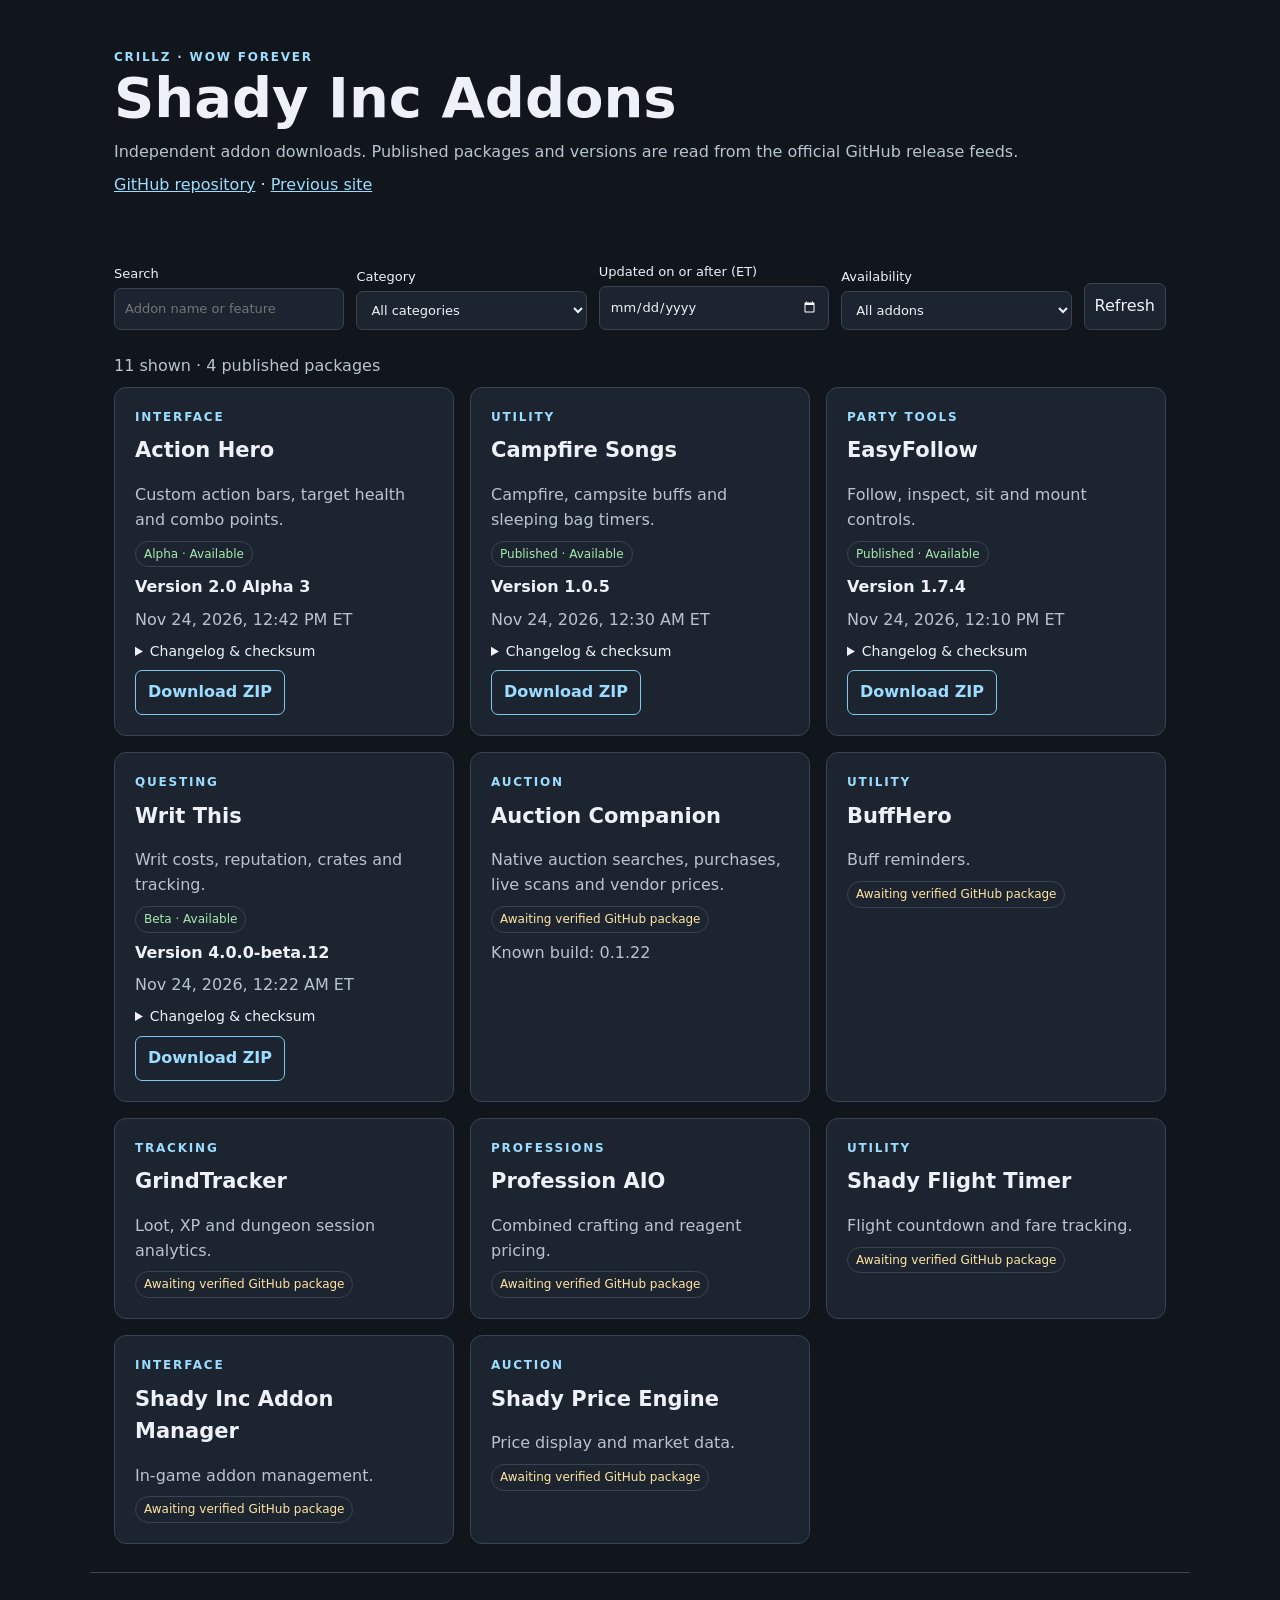
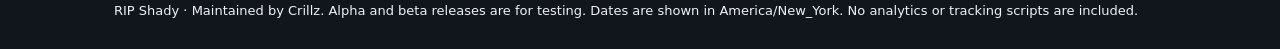
==== index.html @ dcb2a0b6 "Build live addon download website from release manifests" ====
<!doctype html>
<html lang="en"><head><meta charset="utf-8"><meta name="viewport" content="width=device-width,initial-scale=1"><title>Shady Inc | WoW Forever Addons</title><style>
:root{color-scheme:dark;--bg:#11151c;--panel:#1c2430;--border:#384453;--text:#eef2f8;--muted:#b9c3d0;--accent:#9bdcff}*{box-sizing:border-box}body{margin:0;background:var(--bg);color:var(--text);font:16px/1.55 system-ui,sans-serif}main,header,footer{max-width:1100px;margin:auto;padding:28px 24px}header{padding-top:48px}h1{font-size:clamp(32px,6vw,56px);line-height:1.1;margin:0 0 12px}h2{font-size:21px;margin:0 0 8px}p{margin:8px 0}a{color:var(--accent)}.muted{color:var(--muted)}.eyebrow{letter-spacing:.15em;text-transform:uppercase;font-size:12px;font-weight:700;color:var(--accent)}.filters{display:flex;flex-wrap:wrap;gap:12px;margin:0 0 24px;align-items:end}.filters label{display:grid;gap:4px;flex:1;min-width:150px;font-size:13px}input,select,button{font:inherit;color:inherit;background:var(--panel);border:1px solid var(--border);padding:10px;border-radius:7px}.cards{display:grid;grid-template-columns:repeat(auto-fit,minmax(min(100%,310px),1fr));gap:16px}article{background:var(--panel);border:1px solid var(--border);border-radius:12px;padding:20px;display:flex;flex-direction:column;gap:8px}article p{margin:0}.version{font-weight:700}.chip{font-size:12px;border:1px solid var(--border);border-radius:20px;padding:3px 8px;display:inline-block;align-self:flex-start}.ready{color:#a7e9af}.pending{color:#ffe4a3}.download{display:inline-block;border:1px solid #7fc9ef;border-radius:7px;padding:9px 12px;text-decoration:none;font-weight:700;margin-top:auto;align-self:flex-start}.download:hover{background:#31495a}details{font-size:14px;overflow-wrap:anywhere}summary{cursor:pointer}footer{border-top:1px solid var(--border);font-size:13px}button{cursor:pointer}.error{color:#ffc4b9}.row{display:flex;gap:8px;flex-wrap:wrap}a:focus-visible,button:focus-visible,input:focus-visible,select:focus-visible,summary:focus-visible{outline:3px solid #ffe769;outline-offset:3px}
</style></head><body><header><div class="eyebrow">Crillz · WoW Forever</div><h1>Shady Inc Addons</h1><p class="muted">Independent addon downloads. Published packages and versions are read from the official GitHub release feeds.</p><p><a href="https://github.com/ianpgh/ShadyInc-Addons">GitHub repository</a> · <a href="https://shady-inc-addon-downloads.soleatoll3.chatgpt.site/">Previous site</a></p></header><main><div class="filters"><label>Search<input id="search" type="search" placeholder="Addon name or feature"></label><label>Category<select id="category"><option value="">All categories</option></select></label><label>Updated on or after (ET)<input id="since" type="date"></label><label>Availability<select id="availability"><option value="">All addons</option><option value="ready">Available</option><option value="pending">Not available</option></select></label><button id="refresh">Refresh</button></div><p id="status" class="muted" role="status">Loading releases…</p><div class="cards" id="cards"></div><noscript>JavaScript is required to display the live release catalog. Visit the GitHub repository for published files.</noscript></main><footer>RIP Shady · Maintained by Crillz. Alpha and beta releases are for testing. Dates are shown in America/New_York. No analytics or tracking scripts are included.</footer><script>
"use strict";
const $=id=>document.getElementById(id);
const el=(tag,txt,cls)=>{const n=document.createElement(tag);if(txt!==undefined)n.textContent=txt;if(cls)n.className=cls;return n};
const validId=s=>typeof s==="string"&&/^[A-Za-z0-9_-]+$/.test(s);
const validZip=s=>typeof s==="string"&&/^[A-Za-z0-9][A-Za-z0-9_. -]*\.zip$/i.test(s)&&!s.includes("..");
const fetchOptions={cache:"no-store",credentials:"omit",redirect:"error"};
const stamp=()=>"?check="+Date.now();
const dateFmt=new Intl.DateTimeFormat("en-US",{dateStyle:"medium",timeStyle:"short",timeZone:"America/New_York"});
const dayFmt=new Intl.DateTimeFormat("en-CA",{year:"numeric",month:"2-digit",day:"2-digit",timeZone:"America/New_York"});
const validDate=s=>typeof s==="string"&&Number.isFinite(Date.parse(s));
let rows=[],generation=0;
async function getJSON(path){const r=await fetch(path+stamp(),fetchOptions);if(!r.ok)throw Error("HTTP "+r.status);return r.json()}
async function readRelease(a){const base="releases/"+encodeURIComponent(a.id)+"/";try{const m=await getJSON(base+"latest.json");if(m.addon!==a.id||typeof m.version!=="string"||!m.version.trim()||!validZip(m.url)||!(/^[a-f0-9]{64}$/i.test(m.sha256||"")))throw Error("Invalid release manifest");const url=base+encodeURIComponent(m.url);const check=await fetch(url+stamp(),{...fetchOptions,method:"HEAD"});if(!check.ok)throw Error("Package unavailable");const reference=a.reference?.version===m.version?a.reference:null;const date=validDate(m.published_at)?m.published_at:validDate(reference?.date)?reference.date:null;const notes=Array.isArray(m.changelog)?m.changelog.filter(x=>typeof x==="string"):typeof m.changelog==="string"?[m.changelog]:reference?.note?[reference.note]:[];return {...a,ready:true,m,url,date,notes}}catch{return {...a,ready:false,date:null}}}
function render(){const search=$("search").value.trim().toLowerCase(),category=$("category").value,since=$("since").value,availability=$("availability").value;const filtered=rows.filter(a=>(!search||(a.name+" "+a.description).toLowerCase().includes(search))&&(!category||a.category===category)&&(!availability||availability===(a.ready?"ready":"pending"))&&(!since||(a.date&&dayFmt.format(new Date(a.date))>=since))).sort((a,b)=>Number(b.ready)-Number(a.ready)||a.name.localeCompare(b.name));$("cards").replaceChildren();for(const a of filtered){const card=el("article");card.append(el("div",a.category,"eyebrow"),el("h2",a.name),el("p",a.description,"muted"));if(a.ready){const status=/alpha/i.test(a.m.version)?"Alpha":/beta/i.test(a.m.version)?"Beta":"Published";card.append(el("span",status+" · Available","chip ready"),el("p","Version "+a.m.version,"version"),el("p",a.date?dateFmt.format(new Date(a.date))+" ET":"Release date not supplied","muted"));const d=el("details");d.append(el("summary","Changelog & checksum"));if(a.notes.length){for(const note of a.notes)d.append(el("p",note))}else d.append(el("p","Release notes not supplied."));d.append(el("p","SHA-256: "+a.m.sha256));card.append(d);const link=el("a","Download ZIP","download");link.href=a.url;link.setAttribute("download",a.m.url);card.append(link)}else{card.append(el("span","Awaiting verified GitHub package","chip pending"));if(a.reference?.version)card.append(el("p","Known build: "+a.reference.version,"muted"))} $("cards").append(card)}if(!filtered.length)$("cards").append(el("p","No matching addons."));$("status").textContent=filtered.length+" shown · "+rows.filter(x=>x.ready).length+" published packages"}
async function load(){const g=++generation;$("refresh").disabled=true;$("status").textContent="Checking GitHub release feeds…";try{const catalog=await getJSON("catalog.json");if(!Array.isArray(catalog))throw Error("Invalid catalog");const allowed=catalog.filter(a=>validId(a.id)&&typeof a.name==="string"&&typeof a.category==="string"&&typeof a.description==="string");const categories=[...new Set(allowed.map(a=>a.category))].sort();const selected=$("category").value;$("category").replaceChildren(new Option("All categories",""),...categories.map(x=>new Option(x,x)));$("category").value=categories.includes(selected)?selected:"";const next=await Promise.all(allowed.map(readRelease));if(g!==generation)return;rows=next;render()}catch{if(g===generation)$("status").textContent="Could not refresh the catalog. Try Refresh or visit GitHub."}finally{if(g===generation)$("refresh").disabled=false}}
for(const id of ["search","category","since","availability"])$(id).addEventListener("input",render);$("refresh").addEventListener("click",load);load();
</script></body></html>
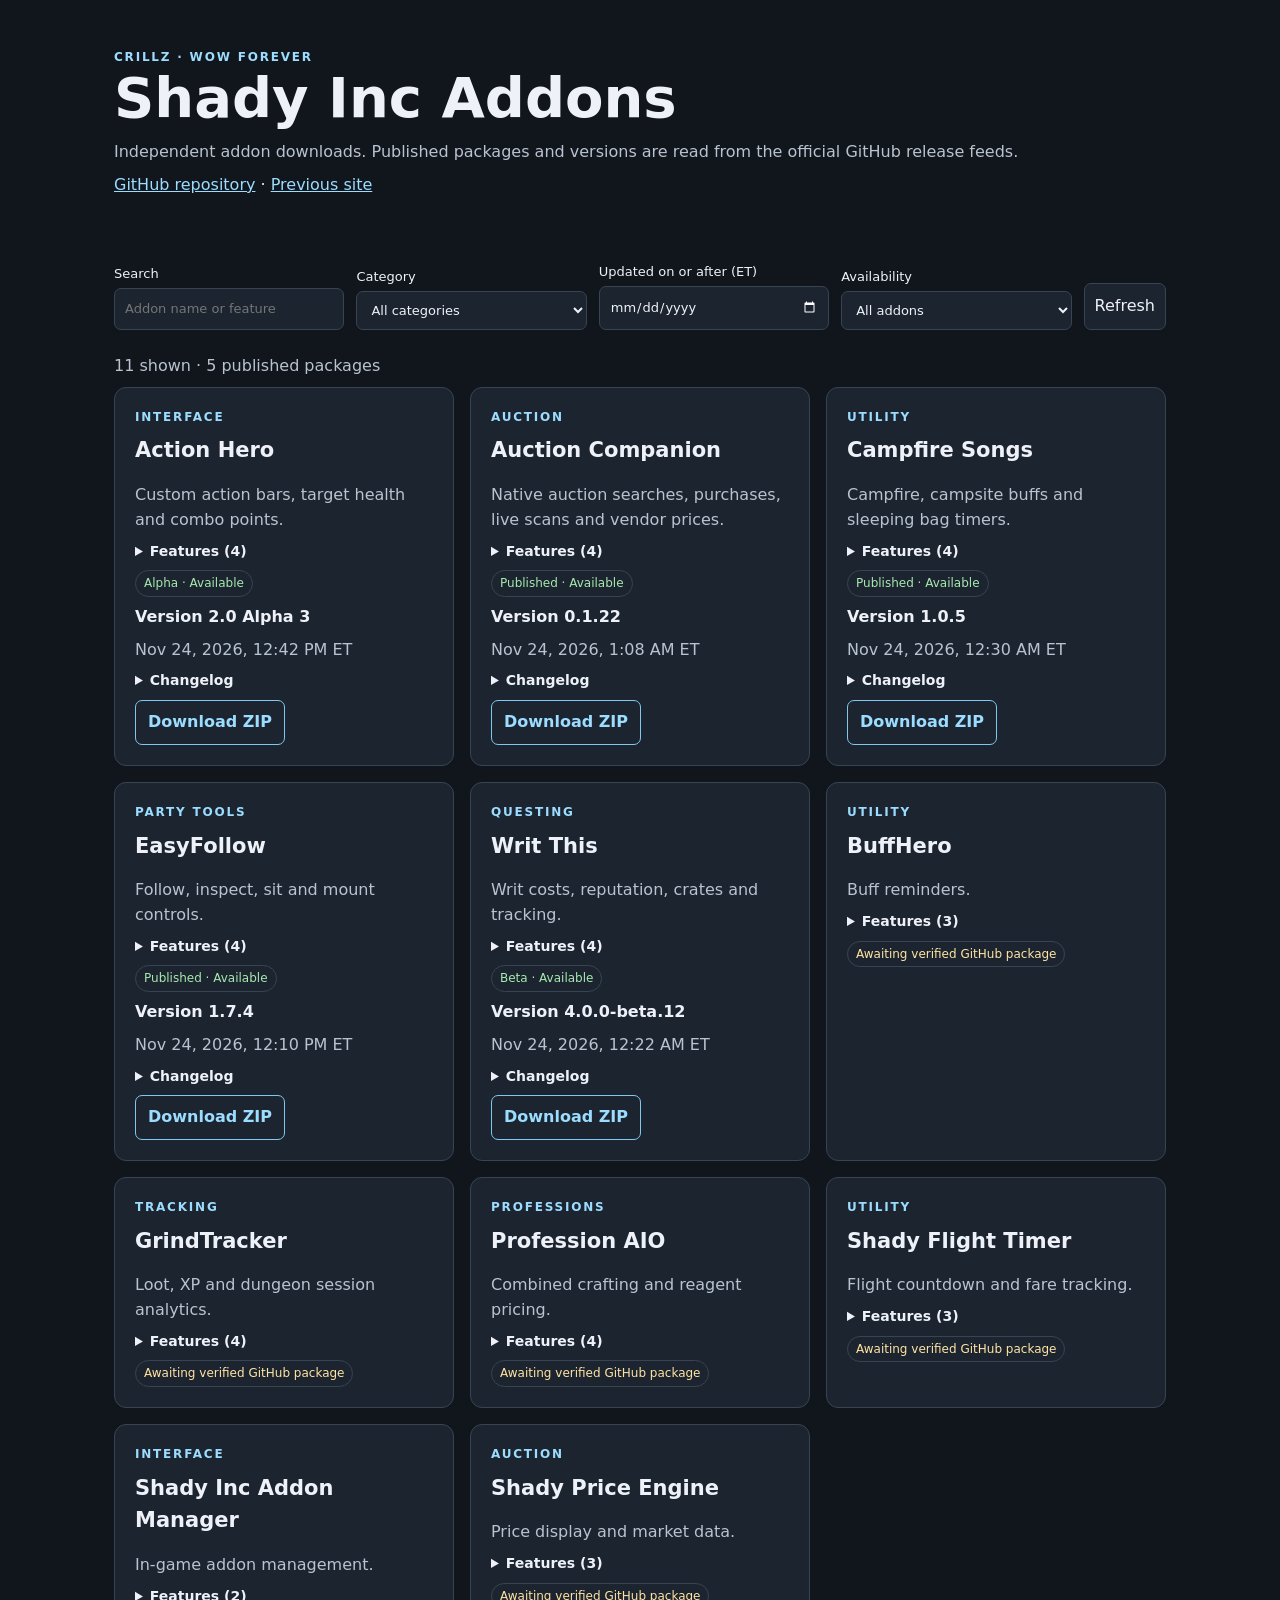
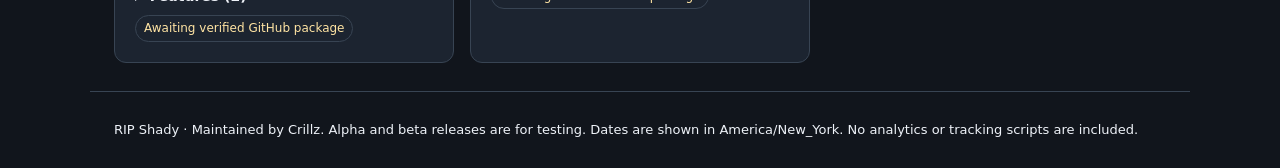
==== commit f6b84023: "Show expandable features and hide checksum from download cards" ====
--- a/index.html
+++ b/index.html
@@ -1,6 +1,6 @@
 <!doctype html>
 <html lang="en"><head><meta charset="utf-8"><meta name="viewport" content="width=device-width,initial-scale=1"><title>Shady Inc | WoW Forever Addons</title><style>
-:root{color-scheme:dark;--bg:#11151c;--panel:#1c2430;--border:#384453;--text:#eef2f8;--muted:#b9c3d0;--accent:#9bdcff}*{box-sizing:border-box}body{margin:0;background:var(--bg);color:var(--text);font:16px/1.55 system-ui,sans-serif}main,header,footer{max-width:1100px;margin:auto;padding:28px 24px}header{padding-top:48px}h1{font-size:clamp(32px,6vw,56px);line-height:1.1;margin:0 0 12px}h2{font-size:21px;margin:0 0 8px}p{margin:8px 0}a{color:var(--accent)}.muted{color:var(--muted)}.eyebrow{letter-spacing:.15em;text-transform:uppercase;font-size:12px;font-weight:700;color:var(--accent)}.filters{display:flex;flex-wrap:wrap;gap:12px;margin:0 0 24px;align-items:end}.filters label{display:grid;gap:4px;flex:1;min-width:150px;font-size:13px}input,select,button{font:inherit;color:inherit;background:var(--panel);border:1px solid var(--border);padding:10px;border-radius:7px}.cards{display:grid;grid-template-columns:repeat(auto-fit,minmax(min(100%,310px),1fr));gap:16px}article{background:var(--panel);border:1px solid var(--border);border-radius:12px;padding:20px;display:flex;flex-direction:column;gap:8px}article p{margin:0}.version{font-weight:700}.chip{font-size:12px;border:1px solid var(--border);border-radius:20px;padding:3px 8px;display:inline-block;align-self:flex-start}.ready{color:#a7e9af}.pending{color:#ffe4a3}.download{display:inline-block;border:1px solid #7fc9ef;border-radius:7px;padding:9px 12px;text-decoration:none;font-weight:700;margin-top:auto;align-self:flex-start}.download:hover{background:#31495a}details{font-size:14px;overflow-wrap:anywhere}summary{cursor:pointer}footer{border-top:1px solid var(--border);font-size:13px}button{cursor:pointer}.error{color:#ffc4b9}.row{display:flex;gap:8px;flex-wrap:wrap}a:focus-visible,button:focus-visible,input:focus-visible,select:focus-visible,summary:focus-visible{outline:3px solid #ffe769;outline-offset:3px}
+:root{color-scheme:dark;--bg:#11151c;--panel:#1c2430;--border:#384453;--text:#eef2f8;--muted:#b9c3d0;--accent:#9bdcff}*{box-sizing:border-box}body{margin:0;background:var(--bg);color:var(--text);font:16px/1.55 system-ui,sans-serif}main,header,footer{max-width:1100px;margin:auto;padding:28px 24px}header{padding-top:48px}h1{font-size:clamp(32px,6vw,56px);line-height:1.1;margin:0 0 12px}h2{font-size:21px;margin:0 0 8px}p{margin:8px 0}a{color:var(--accent)}.muted{color:var(--muted)}.eyebrow{letter-spacing:.15em;text-transform:uppercase;font-size:12px;font-weight:700;color:var(--accent)}.filters{display:flex;flex-wrap:wrap;gap:12px;margin:0 0 24px;align-items:end}.filters label{display:grid;gap:4px;flex:1;min-width:150px;font-size:13px}input,select,button{font:inherit;color:inherit;background:var(--panel);border:1px solid var(--border);padding:10px;border-radius:7px}.cards{display:grid;grid-template-columns:repeat(auto-fit,minmax(min(100%,310px),1fr));gap:16px}article{background:var(--panel);border:1px solid var(--border);border-radius:12px;padding:20px;display:flex;flex-direction:column;gap:8px}article p{margin:0}.version{font-weight:700}.chip{font-size:12px;border:1px solid var(--border);border-radius:20px;padding:3px 8px;display:inline-block;align-self:flex-start}.ready{color:#a7e9af}.pending{color:#ffe4a3}.download{display:inline-block;border:1px solid #7fc9ef;border-radius:7px;padding:9px 12px;text-decoration:none;font-weight:700;margin-top:auto;align-self:flex-start}.download:hover{background:#31495a}details{font-size:14px;overflow-wrap:anywhere}summary{cursor:pointer;font-weight:600}details ul{margin:8px 0;padding-left:20px}details li{margin:4px 0}footer{border-top:1px solid var(--border);font-size:13px}button{cursor:pointer}.error{color:#ffc4b9}.row{display:flex;gap:8px;flex-wrap:wrap}a:focus-visible,button:focus-visible,input:focus-visible,select:focus-visible,summary:focus-visible{outline:3px solid #ffe769;outline-offset:3px}
 </style></head><body><header><div class="eyebrow">Crillz · WoW Forever</div><h1>Shady Inc Addons</h1><p class="muted">Independent addon downloads. Published packages and versions are read from the official GitHub release feeds.</p><p><a href="https://github.com/ianpgh/ShadyInc-Addons">GitHub repository</a> · <a href="https://shady-inc-addon-downloads.soleatoll3.chatgpt.site/">Previous site</a></p></header><main><div class="filters"><label>Search<input id="search" type="search" placeholder="Addon name or feature"></label><label>Category<select id="category"><option value="">All categories</option></select></label><label>Updated on or after (ET)<input id="since" type="date"></label><label>Availability<select id="availability"><option value="">All addons</option><option value="ready">Available</option><option value="pending">Not available</option></select></label><button id="refresh">Refresh</button></div><p id="status" class="muted" role="status">Loading releases…</p><div class="cards" id="cards"></div><noscript>JavaScript is required to display the live release catalog. Visit the GitHub repository for published files.</noscript></main><footer>RIP Shady · Maintained by Crillz. Alpha and beta releases are for testing. Dates are shown in America/New_York. No analytics or tracking scripts are included.</footer><script>
 "use strict";
 const $=id=>document.getElementById(id);
@@ -15,7 +15,7 @@
 let rows=[],generation=0;
 async function getJSON(path){const r=await fetch(path+stamp(),fetchOptions);if(!r.ok)throw Error("HTTP "+r.status);return r.json()}
 async function readRelease(a){const base="releases/"+encodeURIComponent(a.id)+"/";try{const m=await getJSON(base+"latest.json");if(m.addon!==a.id||typeof m.version!=="string"||!m.version.trim()||!validZip(m.url)||!(/^[a-f0-9]{64}$/i.test(m.sha256||"")))throw Error("Invalid release manifest");const url=base+encodeURIComponent(m.url);const check=await fetch(url+stamp(),{...fetchOptions,method:"HEAD"});if(!check.ok)throw Error("Package unavailable");const reference=a.reference?.version===m.version?a.reference:null;const date=validDate(m.published_at)?m.published_at:validDate(reference?.date)?reference.date:null;const notes=Array.isArray(m.changelog)?m.changelog.filter(x=>typeof x==="string"):typeof m.changelog==="string"?[m.changelog]:reference?.note?[reference.note]:[];return {...a,ready:true,m,url,date,notes}}catch{return {...a,ready:false,date:null}}}
-function render(){const search=$("search").value.trim().toLowerCase(),category=$("category").value,since=$("since").value,availability=$("availability").value;const filtered=rows.filter(a=>(!search||(a.name+" "+a.description).toLowerCase().includes(search))&&(!category||a.category===category)&&(!availability||availability===(a.ready?"ready":"pending"))&&(!since||(a.date&&dayFmt.format(new Date(a.date))>=since))).sort((a,b)=>Number(b.ready)-Number(a.ready)||a.name.localeCompare(b.name));$("cards").replaceChildren();for(const a of filtered){const card=el("article");card.append(el("div",a.category,"eyebrow"),el("h2",a.name),el("p",a.description,"muted"));if(a.ready){const status=/alpha/i.test(a.m.version)?"Alpha":/beta/i.test(a.m.version)?"Beta":"Published";card.append(el("span",status+" · Available","chip ready"),el("p","Version "+a.m.version,"version"),el("p",a.date?dateFmt.format(new Date(a.date))+" ET":"Release date not supplied","muted"));const d=el("details");d.append(el("summary","Changelog & checksum"));if(a.notes.length){for(const note of a.notes)d.append(el("p",note))}else d.append(el("p","Release notes not supplied."));d.append(el("p","SHA-256: "+a.m.sha256));card.append(d);const link=el("a","Download ZIP","download");link.href=a.url;link.setAttribute("download",a.m.url);card.append(link)}else{card.append(el("span","Awaiting verified GitHub package","chip pending"));if(a.reference?.version)card.append(el("p","Known build: "+a.reference.version,"muted"))} $("cards").append(card)}if(!filtered.length)$("cards").append(el("p","No matching addons."));$("status").textContent=filtered.length+" shown · "+rows.filter(x=>x.ready).length+" published packages"}
+function render(){const search=$("search").value.trim().toLowerCase(),category=$("category").value,since=$("since").value,availability=$("availability").value;const filtered=rows.filter(a=>(!search||(a.name+" "+a.description+" "+(Array.isArray(a.features)?a.features.join(" "):"")).toLowerCase().includes(search))&&(!category||a.category===category)&&(!availability||availability===(a.ready?"ready":"pending"))&&(!since||(a.date&&dayFmt.format(new Date(a.date))>=since))).sort((a,b)=>Number(b.ready)-Number(a.ready)||a.name.localeCompare(b.name));$("cards").replaceChildren();for(const a of filtered){const card=el("article");card.append(el("div",a.category,"eyebrow"),el("h2",a.name),el("p",a.description,"muted"));const featureList=Array.isArray(a.features)?a.features.filter(x=>typeof x==="string"&&x.trim()):[];if(featureList.length){const fd=el("details");fd.append(el("summary","Features ("+featureList.length+")"));const ul=el("ul");for(const feature of featureList)ul.append(el("li",feature));fd.append(ul);card.append(fd)}if(a.ready){const status=/alpha/i.test(a.m.version)?"Alpha":/beta/i.test(a.m.version)?"Beta":"Published";card.append(el("span",status+" · Available","chip ready"),el("p","Version "+a.m.version,"version"),el("p",a.date?dateFmt.format(new Date(a.date))+" ET":"Release date not supplied","muted"));const d=el("details");d.append(el("summary","Changelog"));if(a.notes.length){for(const note of a.notes)d.append(el("p",note))}else d.append(el("p","Release notes not supplied."));card.append(d);const link=el("a","Download ZIP","download");link.href=a.url;link.setAttribute("download",a.m.url);card.append(link)}else{card.append(el("span","Awaiting verified GitHub package","chip pending"));if(a.reference?.version)card.append(el("p","Known build: "+a.reference.version,"muted"))} $("cards").append(card)}if(!filtered.length)$("cards").append(el("p","No matching addons."));$("status").textContent=filtered.length+" shown · "+rows.filter(x=>x.ready).length+" published packages"}
 async function load(){const g=++generation;$("refresh").disabled=true;$("status").textContent="Checking GitHub release feeds…";try{const catalog=await getJSON("catalog.json");if(!Array.isArray(catalog))throw Error("Invalid catalog");const allowed=catalog.filter(a=>validId(a.id)&&typeof a.name==="string"&&typeof a.category==="string"&&typeof a.description==="string");const categories=[...new Set(allowed.map(a=>a.category))].sort();const selected=$("category").value;$("category").replaceChildren(new Option("All categories",""),...categories.map(x=>new Option(x,x)));$("category").value=categories.includes(selected)?selected:"";const next=await Promise.all(allowed.map(readRelease));if(g!==generation)return;rows=next;render()}catch{if(g===generation)$("status").textContent="Could not refresh the catalog. Try Refresh or visit GitHub."}finally{if(g===generation)$("refresh").disabled=false}}
 for(const id of ["search","category","since","availability"])$(id).addEventListener("input",render);$("refresh").addEventListener("click",load);load();
 </script></body></html>
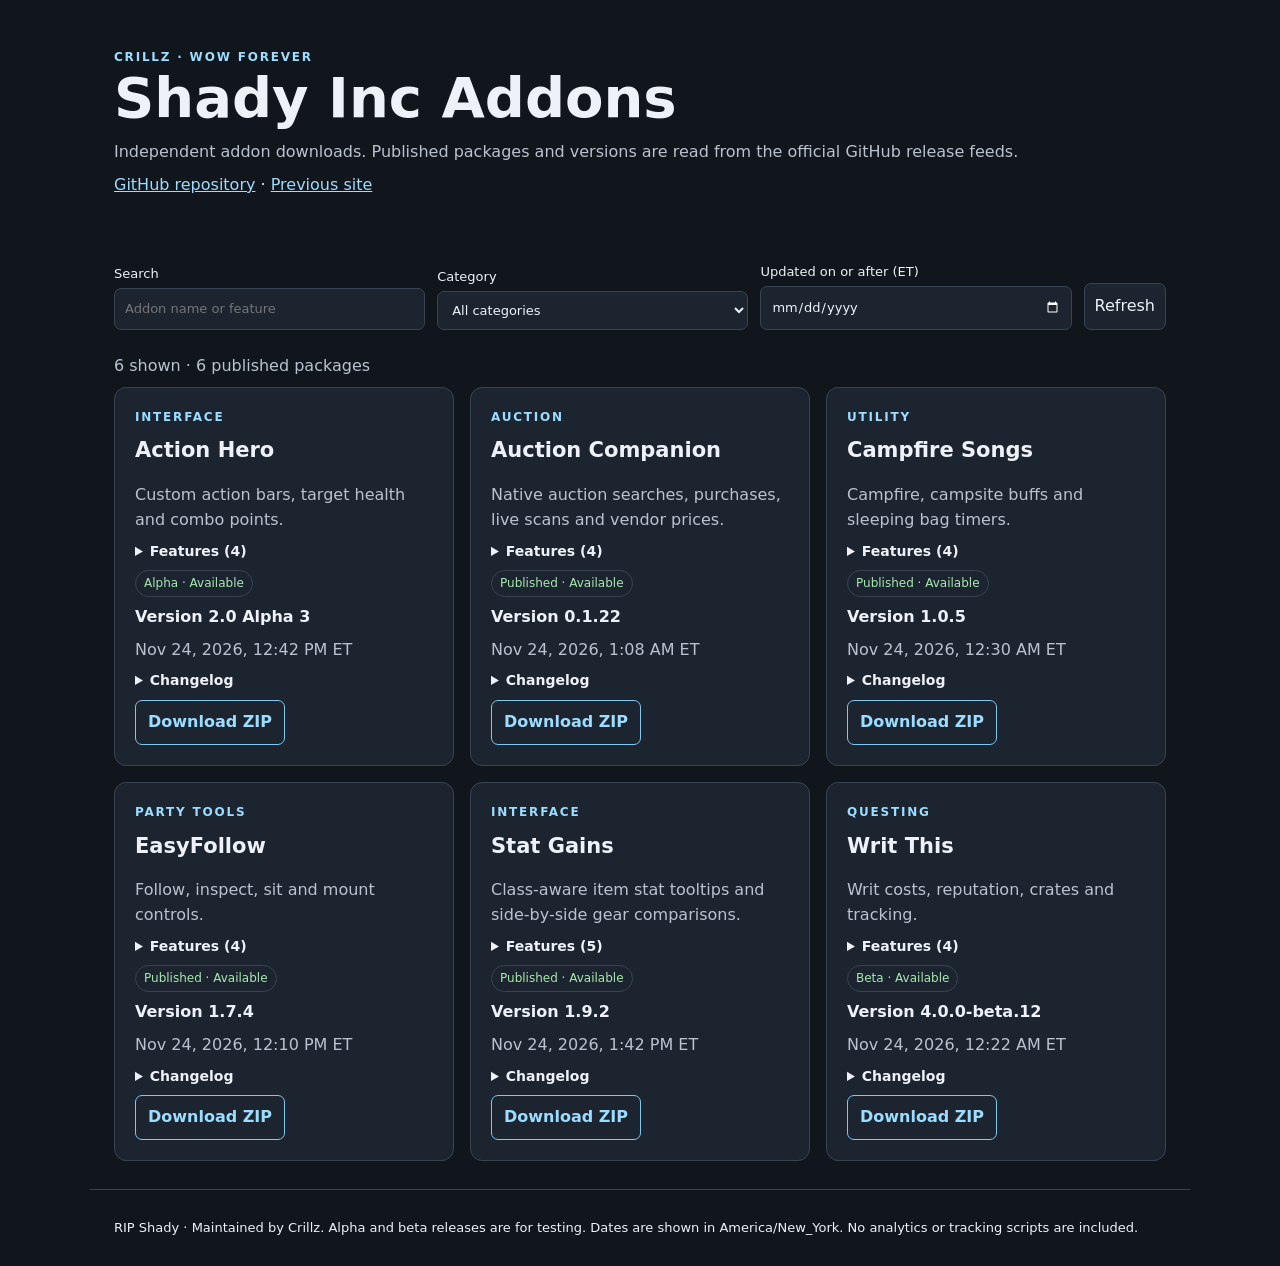
==== commit f0130f4e: "Hide addons without verified downloadable ZIP packages" ====
--- a/index.html
+++ b/index.html
@@ -1,7 +1,7 @@
 <!doctype html>
 <html lang="en"><head><meta charset="utf-8"><meta name="viewport" content="width=device-width,initial-scale=1"><title>Shady Inc | WoW Forever Addons</title><style>
 :root{color-scheme:dark;--bg:#11151c;--panel:#1c2430;--border:#384453;--text:#eef2f8;--muted:#b9c3d0;--accent:#9bdcff}*{box-sizing:border-box}body{margin:0;background:var(--bg);color:var(--text);font:16px/1.55 system-ui,sans-serif}main,header,footer{max-width:1100px;margin:auto;padding:28px 24px}header{padding-top:48px}h1{font-size:clamp(32px,6vw,56px);line-height:1.1;margin:0 0 12px}h2{font-size:21px;margin:0 0 8px}p{margin:8px 0}a{color:var(--accent)}.muted{color:var(--muted)}.eyebrow{letter-spacing:.15em;text-transform:uppercase;font-size:12px;font-weight:700;color:var(--accent)}.filters{display:flex;flex-wrap:wrap;gap:12px;margin:0 0 24px;align-items:end}.filters label{display:grid;gap:4px;flex:1;min-width:150px;font-size:13px}input,select,button{font:inherit;color:inherit;background:var(--panel);border:1px solid var(--border);padding:10px;border-radius:7px}.cards{display:grid;grid-template-columns:repeat(auto-fit,minmax(min(100%,310px),1fr));gap:16px}article{background:var(--panel);border:1px solid var(--border);border-radius:12px;padding:20px;display:flex;flex-direction:column;gap:8px}article p{margin:0}.version{font-weight:700}.chip{font-size:12px;border:1px solid var(--border);border-radius:20px;padding:3px 8px;display:inline-block;align-self:flex-start}.ready{color:#a7e9af}.pending{color:#ffe4a3}.download{display:inline-block;border:1px solid #7fc9ef;border-radius:7px;padding:9px 12px;text-decoration:none;font-weight:700;margin-top:auto;align-self:flex-start}.download:hover{background:#31495a}details{font-size:14px;overflow-wrap:anywhere}summary{cursor:pointer;font-weight:600}details ul{margin:8px 0;padding-left:20px}details li{margin:4px 0}footer{border-top:1px solid var(--border);font-size:13px}button{cursor:pointer}.error{color:#ffc4b9}.row{display:flex;gap:8px;flex-wrap:wrap}a:focus-visible,button:focus-visible,input:focus-visible,select:focus-visible,summary:focus-visible{outline:3px solid #ffe769;outline-offset:3px}
-</style></head><body><header><div class="eyebrow">Crillz · WoW Forever</div><h1>Shady Inc Addons</h1><p class="muted">Independent addon downloads. Published packages and versions are read from the official GitHub release feeds.</p><p><a href="https://github.com/ianpgh/ShadyInc-Addons">GitHub repository</a> · <a href="https://shady-inc-addon-downloads.soleatoll3.chatgpt.site/">Previous site</a></p></header><main><div class="filters"><label>Search<input id="search" type="search" placeholder="Addon name or feature"></label><label>Category<select id="category"><option value="">All categories</option></select></label><label>Updated on or after (ET)<input id="since" type="date"></label><label>Availability<select id="availability"><option value="">All addons</option><option value="ready">Available</option><option value="pending">Not available</option></select></label><button id="refresh">Refresh</button></div><p id="status" class="muted" role="status">Loading releases…</p><div class="cards" id="cards"></div><noscript>JavaScript is required to display the live release catalog. Visit the GitHub repository for published files.</noscript></main><footer>RIP Shady · Maintained by Crillz. Alpha and beta releases are for testing. Dates are shown in America/New_York. No analytics or tracking scripts are included.</footer><script>
+</style></head><body><header><div class="eyebrow">Crillz · WoW Forever</div><h1>Shady Inc Addons</h1><p class="muted">Independent addon downloads. Published packages and versions are read from the official GitHub release feeds.</p><p><a href="https://github.com/ianpgh/ShadyInc-Addons">GitHub repository</a> · <a href="https://shady-inc-addon-downloads.soleatoll3.chatgpt.site/">Previous site</a></p></header><main><div class="filters"><label>Search<input id="search" type="search" placeholder="Addon name or feature"></label><label>Category<select id="category"><option value="">All categories</option></select></label><label>Updated on or after (ET)<input id="since" type="date"></label><button id="refresh">Refresh</button></div><p id="status" class="muted" role="status">Loading releases…</p><div class="cards" id="cards"></div><noscript>JavaScript is required to display the live release catalog. Visit the GitHub repository for published files.</noscript></main><footer>RIP Shady · Maintained by Crillz. Alpha and beta releases are for testing. Dates are shown in America/New_York. No analytics or tracking scripts are included.</footer><script>
 "use strict";
 const $=id=>document.getElementById(id);
 const el=(tag,txt,cls)=>{const n=document.createElement(tag);if(txt!==undefined)n.textContent=txt;if(cls)n.className=cls;return n};
@@ -15,7 +15,7 @@
 let rows=[],generation=0;
 async function getJSON(path){const r=await fetch(path+stamp(),fetchOptions);if(!r.ok)throw Error("HTTP "+r.status);return r.json()}
 async function readRelease(a){const base="releases/"+encodeURIComponent(a.id)+"/";try{const m=await getJSON(base+"latest.json");if(m.addon!==a.id||typeof m.version!=="string"||!m.version.trim()||!validZip(m.url)||!(/^[a-f0-9]{64}$/i.test(m.sha256||"")))throw Error("Invalid release manifest");const url=base+encodeURIComponent(m.url);const check=await fetch(url+stamp(),{...fetchOptions,method:"HEAD"});if(!check.ok)throw Error("Package unavailable");const reference=a.reference?.version===m.version?a.reference:null;const date=validDate(m.published_at)?m.published_at:validDate(reference?.date)?reference.date:null;const notes=Array.isArray(m.changelog)?m.changelog.filter(x=>typeof x==="string"):typeof m.changelog==="string"?[m.changelog]:reference?.note?[reference.note]:[];return {...a,ready:true,m,url,date,notes}}catch{return {...a,ready:false,date:null}}}
-function render(){const search=$("search").value.trim().toLowerCase(),category=$("category").value,since=$("since").value,availability=$("availability").value;const filtered=rows.filter(a=>(!search||(a.name+" "+a.description+" "+(Array.isArray(a.features)?a.features.join(" "):"")).toLowerCase().includes(search))&&(!category||a.category===category)&&(!availability||availability===(a.ready?"ready":"pending"))&&(!since||(a.date&&dayFmt.format(new Date(a.date))>=since))).sort((a,b)=>Number(b.ready)-Number(a.ready)||a.name.localeCompare(b.name));$("cards").replaceChildren();for(const a of filtered){const card=el("article");card.append(el("div",a.category,"eyebrow"),el("h2",a.name),el("p",a.description,"muted"));const featureList=Array.isArray(a.features)?a.features.filter(x=>typeof x==="string"&&x.trim()):[];if(featureList.length){const fd=el("details");fd.append(el("summary","Features ("+featureList.length+")"));const ul=el("ul");for(const feature of featureList)ul.append(el("li",feature));fd.append(ul);card.append(fd)}if(a.ready){const status=/alpha/i.test(a.m.version)?"Alpha":/beta/i.test(a.m.version)?"Beta":"Published";card.append(el("span",status+" · Available","chip ready"),el("p","Version "+a.m.version,"version"),el("p",a.date?dateFmt.format(new Date(a.date))+" ET":"Release date not supplied","muted"));const d=el("details");d.append(el("summary","Changelog"));if(a.notes.length){for(const note of a.notes)d.append(el("p",note))}else d.append(el("p","Release notes not supplied."));card.append(d);const link=el("a","Download ZIP","download");link.href=a.url;link.setAttribute("download",a.m.url);card.append(link)}else{card.append(el("span","Awaiting verified GitHub package","chip pending"));if(a.reference?.version)card.append(el("p","Known build: "+a.reference.version,"muted"))} $("cards").append(card)}if(!filtered.length)$("cards").append(el("p","No matching addons."));$("status").textContent=filtered.length+" shown · "+rows.filter(x=>x.ready).length+" published packages"}
-async function load(){const g=++generation;$("refresh").disabled=true;$("status").textContent="Checking GitHub release feeds…";try{const catalog=await getJSON("catalog.json");if(!Array.isArray(catalog))throw Error("Invalid catalog");const allowed=catalog.filter(a=>validId(a.id)&&typeof a.name==="string"&&typeof a.category==="string"&&typeof a.description==="string");const categories=[...new Set(allowed.map(a=>a.category))].sort();const selected=$("category").value;$("category").replaceChildren(new Option("All categories",""),...categories.map(x=>new Option(x,x)));$("category").value=categories.includes(selected)?selected:"";const next=await Promise.all(allowed.map(readRelease));if(g!==generation)return;rows=next;render()}catch{if(g===generation)$("status").textContent="Could not refresh the catalog. Try Refresh or visit GitHub."}finally{if(g===generation)$("refresh").disabled=false}}
-for(const id of ["search","category","since","availability"])$(id).addEventListener("input",render);$("refresh").addEventListener("click",load);load();
+function render(){const search=$("search").value.trim().toLowerCase(),category=$("category").value,since=$("since").value;const filtered=rows.filter(a=>a.ready&&(!search||(a.name+" "+a.description+" "+(Array.isArray(a.features)?a.features.join(" "):"")).toLowerCase().includes(search))&&(!category||a.category===category)&&(!since||(a.date&&dayFmt.format(new Date(a.date))>=since))).sort((a,b)=>Number(b.ready)-Number(a.ready)||a.name.localeCompare(b.name));$("cards").replaceChildren();for(const a of filtered){const card=el("article");card.append(el("div",a.category,"eyebrow"),el("h2",a.name),el("p",a.description,"muted"));const featureList=Array.isArray(a.features)?a.features.filter(x=>typeof x==="string"&&x.trim()):[];if(featureList.length){const fd=el("details");fd.append(el("summary","Features ("+featureList.length+")"));const ul=el("ul");for(const feature of featureList)ul.append(el("li",feature));fd.append(ul);card.append(fd)}if(a.ready){const status=/alpha/i.test(a.m.version)?"Alpha":/beta/i.test(a.m.version)?"Beta":"Published";card.append(el("span",status+" · Available","chip ready"),el("p","Version "+a.m.version,"version"),el("p",a.date?dateFmt.format(new Date(a.date))+" ET":"Release date not supplied","muted"));const d=el("details");d.append(el("summary","Changelog"));if(a.notes.length){for(const note of a.notes)d.append(el("p",note))}else d.append(el("p","Release notes not supplied."));card.append(d);const link=el("a","Download ZIP","download");link.href=a.url;link.setAttribute("download",a.m.url);card.append(link)}else{card.append(el("span","Awaiting verified GitHub package","chip pending"));if(a.reference?.version)card.append(el("p","Known build: "+a.reference.version,"muted"))} $("cards").append(card)}if(!filtered.length)$("cards").append(el("p","No matching addons."));$("status").textContent=filtered.length+" shown · "+rows.filter(x=>x.ready).length+" published packages"}
+async function load(){const g=++generation;$("refresh").disabled=true;$("status").textContent="Checking GitHub release feeds…";try{const catalog=await getJSON("catalog.json");if(!Array.isArray(catalog))throw Error("Invalid catalog");const allowed=catalog.filter(a=>validId(a.id)&&typeof a.name==="string"&&typeof a.category==="string"&&typeof a.description==="string");const next=await Promise.all(allowed.map(readRelease));if(g!==generation)return;const categories=[...new Set(next.filter(a=>a.ready).map(a=>a.category))].sort();const selected=$("category").value;$("category").replaceChildren(new Option("All categories",""),...categories.map(x=>new Option(x,x)));$("category").value=categories.includes(selected)?selected:"";rows=next.filter(a=>a.ready);render()}catch{if(g===generation)$("status").textContent="Could not refresh the catalog. Try Refresh or visit GitHub."}finally{if(g===generation)$("refresh").disabled=false}}
+for(const id of ["search","category","since"])$(id).addEventListener("input",render);$("refresh").addEventListener("click",load);load();
 </script></body></html>
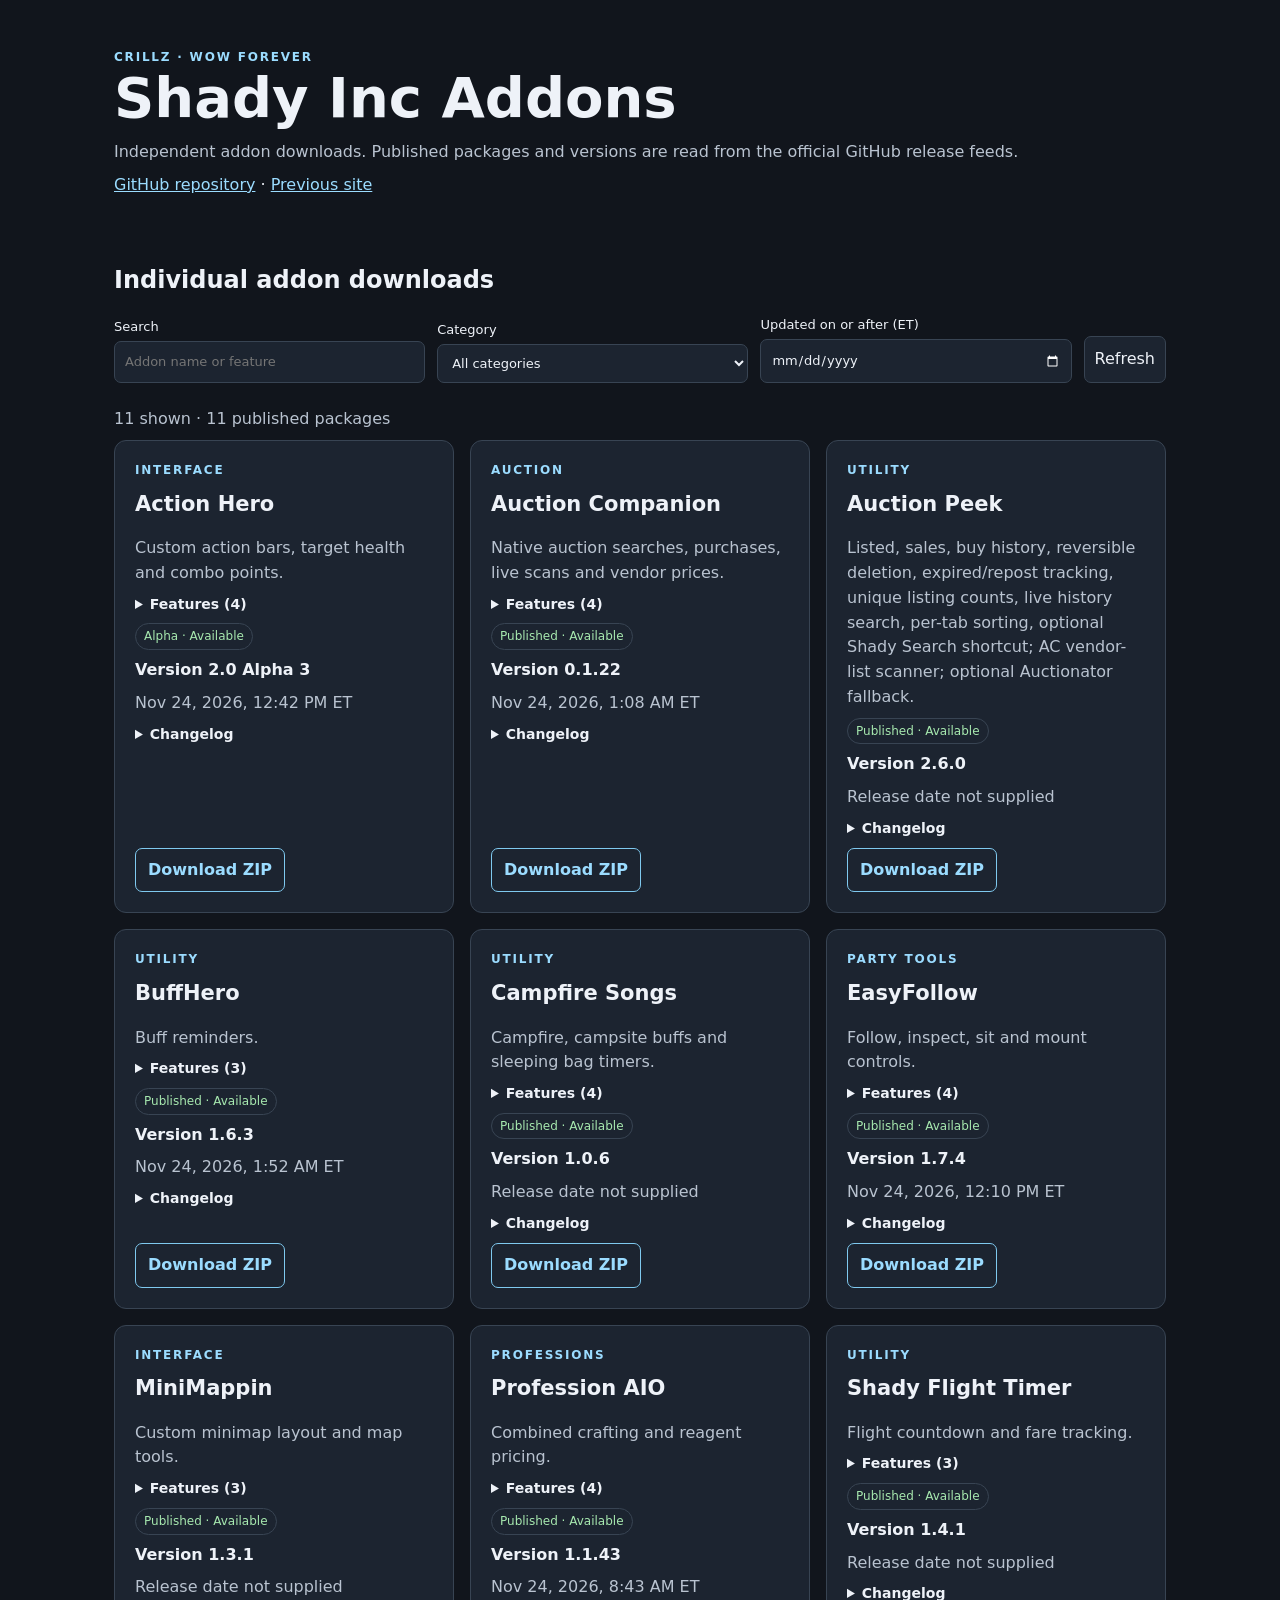
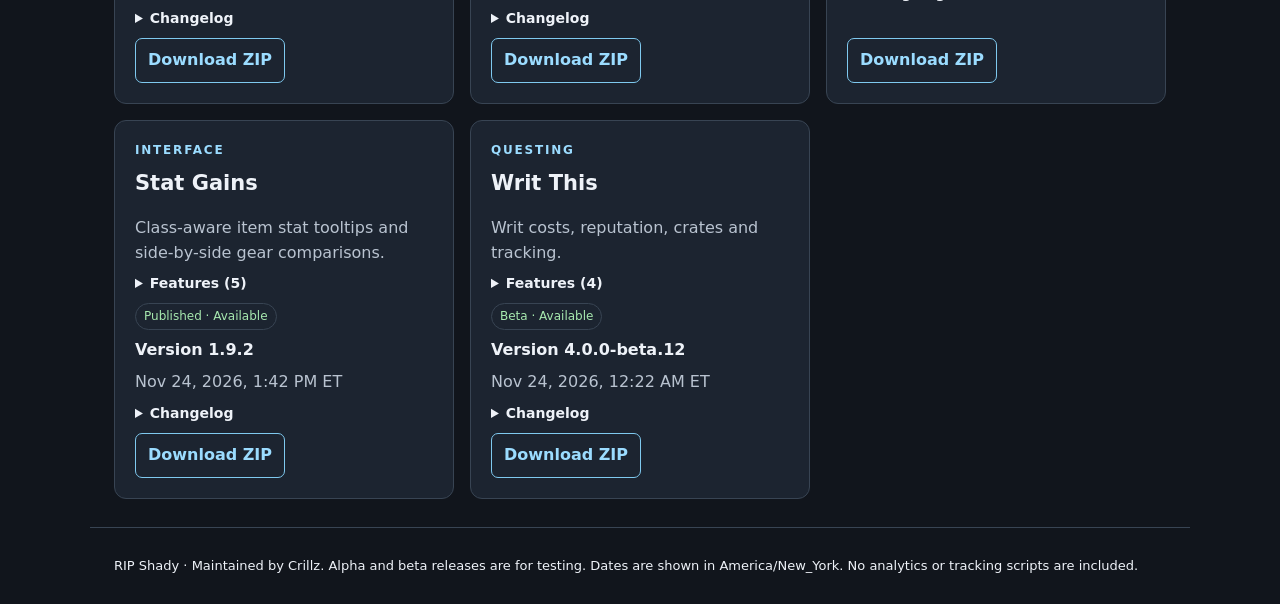
==== commit 4476344a: "Feature Windows Desktop Addon Manager above individual addon downloads" ====
--- a/index.html
+++ b/index.html
@@ -1,7 +1,8 @@
 <!doctype html>
 <html lang="en"><head><meta charset="utf-8"><meta name="viewport" content="width=device-width,initial-scale=1"><title>Shady Inc | WoW Forever Addons</title><style>
 :root{color-scheme:dark;--bg:#11151c;--panel:#1c2430;--border:#384453;--text:#eef2f8;--muted:#b9c3d0;--accent:#9bdcff}*{box-sizing:border-box}body{margin:0;background:var(--bg);color:var(--text);font:16px/1.55 system-ui,sans-serif}main,header,footer{max-width:1100px;margin:auto;padding:28px 24px}header{padding-top:48px}h1{font-size:clamp(32px,6vw,56px);line-height:1.1;margin:0 0 12px}h2{font-size:21px;margin:0 0 8px}p{margin:8px 0}a{color:var(--accent)}.muted{color:var(--muted)}.eyebrow{letter-spacing:.15em;text-transform:uppercase;font-size:12px;font-weight:700;color:var(--accent)}.filters{display:flex;flex-wrap:wrap;gap:12px;margin:0 0 24px;align-items:end}.filters label{display:grid;gap:4px;flex:1;min-width:150px;font-size:13px}input,select,button{font:inherit;color:inherit;background:var(--panel);border:1px solid var(--border);padding:10px;border-radius:7px}.cards{display:grid;grid-template-columns:repeat(auto-fit,minmax(min(100%,310px),1fr));gap:16px}article{background:var(--panel);border:1px solid var(--border);border-radius:12px;padding:20px;display:flex;flex-direction:column;gap:8px}article p{margin:0}.version{font-weight:700}.chip{font-size:12px;border:1px solid var(--border);border-radius:20px;padding:3px 8px;display:inline-block;align-self:flex-start}.ready{color:#a7e9af}.pending{color:#ffe4a3}.download{display:inline-block;border:1px solid #7fc9ef;border-radius:7px;padding:9px 12px;text-decoration:none;font-weight:700;margin-top:auto;align-self:flex-start}.download:hover{background:#31495a}details{font-size:14px;overflow-wrap:anywhere}summary{cursor:pointer;font-weight:600}details ul{margin:8px 0;padding-left:20px}details li{margin:4px 0}footer{border-top:1px solid var(--border);font-size:13px}button{cursor:pointer}.error{color:#ffc4b9}.row{display:flex;gap:8px;flex-wrap:wrap}a:focus-visible,button:focus-visible,input:focus-visible,select:focus-visible,summary:focus-visible{outline:3px solid #ffe769;outline-offset:3px}
-</style></head><body><header><div class="eyebrow">Crillz · WoW Forever</div><h1>Shady Inc Addons</h1><p class="muted">Independent addon downloads. Published packages and versions are read from the official GitHub release feeds.</p><p><a href="https://github.com/ianpgh/ShadyInc-Addons">GitHub repository</a> · <a href="https://shady-inc-addon-downloads.soleatoll3.chatgpt.site/">Previous site</a></p></header><main><div class="filters"><label>Search<input id="search" type="search" placeholder="Addon name or feature"></label><label>Category<select id="category"><option value="">All categories</option></select></label><label>Updated on or after (ET)<input id="since" type="date"></label><button id="refresh">Refresh</button></div><p id="status" class="muted" role="status">Loading releases…</p><div class="cards" id="cards"></div><noscript>JavaScript is required to display the live release catalog. Visit the GitHub repository for published files.</noscript></main><footer>RIP Shady · Maintained by Crillz. Alpha and beta releases are for testing. Dates are shown in America/New_York. No analytics or tracking scripts are included.</footer><script>
+.manager{margin:0 0 32px;padding:24px;border:1px solid #7fc9ef;border-radius:12px;background:linear-gradient(120deg,#1d3040,#1c2430)}.manager[hidden]{display:none}.manager h2{font-size:clamp(24px,4vw,32px);margin:4px 0 8px}.manager .download{background:#253f52;margin-top:12px}.manager .download:hover{background:#31495a}.manager ul{padding-left:20px;margin:12px 0}.section-heading{margin:0 0 16px;font-size:24px}
+</style></head><body><header><div class="eyebrow">Crillz · WoW Forever</div><h1>Shady Inc Addons</h1><p class="muted">Independent addon downloads. Published packages and versions are read from the official GitHub release feeds.</p><p><a href="https://github.com/ianpgh/ShadyInc-Addons">GitHub repository</a> · <a href="https://shady-inc-addon-downloads.soleatoll3.chatgpt.site/">Previous site</a></p></header><main><section id="desktop-manager" class="manager" hidden aria-labelledby="manager-title"><div class="eyebrow">Windows desktop application · Preview</div><h2 id="manager-title">Shady Desktop Addon Manager</h2><p>Install and update Shady addons from one desktop application instead of downloading each addon manually.</p><ul><li>Browse the current Shady addon catalog.</li><li>Install and update supported addons in one place.</li><li>See available updates and reload the game after live installation.</li></ul><p id="manager-version" class="version"></p><a id="manager-download" class="download">Download for Windows (64-bit)</a><p class="muted">Preview build. Not yet code-signed; Windows may display a security warning.</p></section><h2 class="section-heading">Individual addon downloads</h2><div class="filters"><label>Search<input id="search" type="search" placeholder="Addon name or feature"></label><label>Category<select id="category"><option value="">All categories</option></select></label><label>Updated on or after (ET)<input id="since" type="date"></label><button id="refresh">Refresh</button></div><p id="status" class="muted" role="status">Loading releases…</p><div class="cards" id="cards"></div><noscript>JavaScript is required to display the live release catalog. Visit the GitHub repository for published files.</noscript></main><footer>RIP Shady · Maintained by Crillz. Alpha and beta releases are for testing. Dates are shown in America/New_York. No analytics or tracking scripts are included.</footer><script>
 "use strict";
 const $=id=>document.getElementById(id);
 const el=(tag,txt,cls)=>{const n=document.createElement(tag);if(txt!==undefined)n.textContent=txt;if(cls)n.className=cls;return n};
@@ -14,8 +15,9 @@
 const validDate=s=>typeof s==="string"&&Number.isFinite(Date.parse(s));
 let rows=[],generation=0;
 async function getJSON(path){const r=await fetch(path+stamp(),fetchOptions);if(!r.ok)throw Error("HTTP "+r.status);return r.json()}
+async function loadManager(g){const panel=$("desktop-manager");const base="releases/ShadyDesktopManager/";try{const m=await getJSON(base+"latest.json");if(m.manager!=="ShadyDesktopManager"||typeof m.version!=="string"||!m.version.trim()||typeof m.url!=="string"||!/^[A-Za-z0-9][A-Za-z0-9_.-]*\.exe$/i.test(m.url)||m.url.includes("..")||!(/^[a-f0-9]{64}$/i.test(m.sha256||"")))throw Error("Invalid manager manifest");const url=base+encodeURIComponent(m.url);const check=await fetch(url+stamp(),{...fetchOptions,method:"HEAD"});if(!check.ok)throw Error("Manager package unavailable");if(g!==generation)return;$("manager-version").textContent="Version "+m.version;const link=$("manager-download");link.href=url;link.setAttribute("download",m.url);panel.hidden=false}catch{if(g===generation){panel.hidden=true;$("manager-download").removeAttribute("href")}}}
 async function readRelease(a){const base="releases/"+encodeURIComponent(a.id)+"/";try{const m=await getJSON(base+"latest.json");if(m.addon!==a.id||typeof m.version!=="string"||!m.version.trim()||!validZip(m.url)||!(/^[a-f0-9]{64}$/i.test(m.sha256||"")))throw Error("Invalid release manifest");const url=base+encodeURIComponent(m.url);const check=await fetch(url+stamp(),{...fetchOptions,method:"HEAD"});if(!check.ok)throw Error("Package unavailable");const reference=a.reference?.version===m.version?a.reference:null;const date=validDate(m.published_at)?m.published_at:validDate(reference?.date)?reference.date:null;const notes=Array.isArray(m.changelog)?m.changelog.filter(x=>typeof x==="string"):typeof m.changelog==="string"?[m.changelog]:reference?.note?[reference.note]:[];return {...a,ready:true,m,url,date,notes}}catch{return {...a,ready:false,date:null}}}
 function render(){const search=$("search").value.trim().toLowerCase(),category=$("category").value,since=$("since").value;const filtered=rows.filter(a=>a.ready&&(!search||(a.name+" "+a.description+" "+(Array.isArray(a.features)?a.features.join(" "):"")).toLowerCase().includes(search))&&(!category||a.category===category)&&(!since||(a.date&&dayFmt.format(new Date(a.date))>=since))).sort((a,b)=>Number(b.ready)-Number(a.ready)||a.name.localeCompare(b.name));$("cards").replaceChildren();for(const a of filtered){const card=el("article");card.append(el("div",a.category,"eyebrow"),el("h2",a.name),el("p",a.description,"muted"));const featureList=Array.isArray(a.features)?a.features.filter(x=>typeof x==="string"&&x.trim()):[];if(featureList.length){const fd=el("details");fd.append(el("summary","Features ("+featureList.length+")"));const ul=el("ul");for(const feature of featureList)ul.append(el("li",feature));fd.append(ul);card.append(fd)}if(a.ready){const status=/alpha/i.test(a.m.version)?"Alpha":/beta/i.test(a.m.version)?"Beta":"Published";card.append(el("span",status+" · Available","chip ready"),el("p","Version "+a.m.version,"version"),el("p",a.date?dateFmt.format(new Date(a.date))+" ET":"Release date not supplied","muted"));const d=el("details");d.append(el("summary","Changelog"));if(a.notes.length){for(const note of a.notes)d.append(el("p",note))}else d.append(el("p","Release notes not supplied."));card.append(d);const link=el("a","Download ZIP","download");link.href=a.url;link.setAttribute("download",a.m.url);card.append(link)}else{card.append(el("span","Awaiting verified GitHub package","chip pending"));if(a.reference?.version)card.append(el("p","Known build: "+a.reference.version,"muted"))} $("cards").append(card)}if(!filtered.length)$("cards").append(el("p","No matching addons."));$("status").textContent=filtered.length+" shown · "+rows.filter(x=>x.ready).length+" published packages"}
-async function load(){const g=++generation;$("refresh").disabled=true;$("status").textContent="Checking GitHub release feeds…";try{const catalog=await getJSON("catalog.json");if(!Array.isArray(catalog))throw Error("Invalid catalog");const allowed=catalog.filter(a=>validId(a.id)&&typeof a.name==="string"&&typeof a.category==="string"&&typeof a.description==="string");const next=await Promise.all(allowed.map(readRelease));if(g!==generation)return;const categories=[...new Set(next.filter(a=>a.ready).map(a=>a.category))].sort();const selected=$("category").value;$("category").replaceChildren(new Option("All categories",""),...categories.map(x=>new Option(x,x)));$("category").value=categories.includes(selected)?selected:"";rows=next.filter(a=>a.ready);render()}catch{if(g===generation)$("status").textContent="Could not refresh the catalog. Try Refresh or visit GitHub."}finally{if(g===generation)$("refresh").disabled=false}}
+async function load(){const g=++generation;void loadManager(g);$("refresh").disabled=true;$("status").textContent="Checking GitHub release feeds…";try{const catalog=await getJSON("catalog.json");if(!Array.isArray(catalog))throw Error("Invalid catalog");const allowed=catalog.filter(a=>validId(a.id)&&typeof a.name==="string"&&typeof a.category==="string"&&typeof a.description==="string");const next=await Promise.all(allowed.map(readRelease));if(g!==generation)return;const categories=[...new Set(next.filter(a=>a.ready).map(a=>a.category))].sort();const selected=$("category").value;$("category").replaceChildren(new Option("All categories",""),...categories.map(x=>new Option(x,x)));$("category").value=categories.includes(selected)?selected:"";rows=next.filter(a=>a.ready);render()}catch{if(g===generation)$("status").textContent="Could not refresh the catalog. Try Refresh or visit GitHub."}finally{if(g===generation)$("refresh").disabled=false}}
 for(const id of ["search","category","since"])$(id).addEventListener("input",render);$("refresh").addEventListener("click",load);load();
 </script></body></html>
